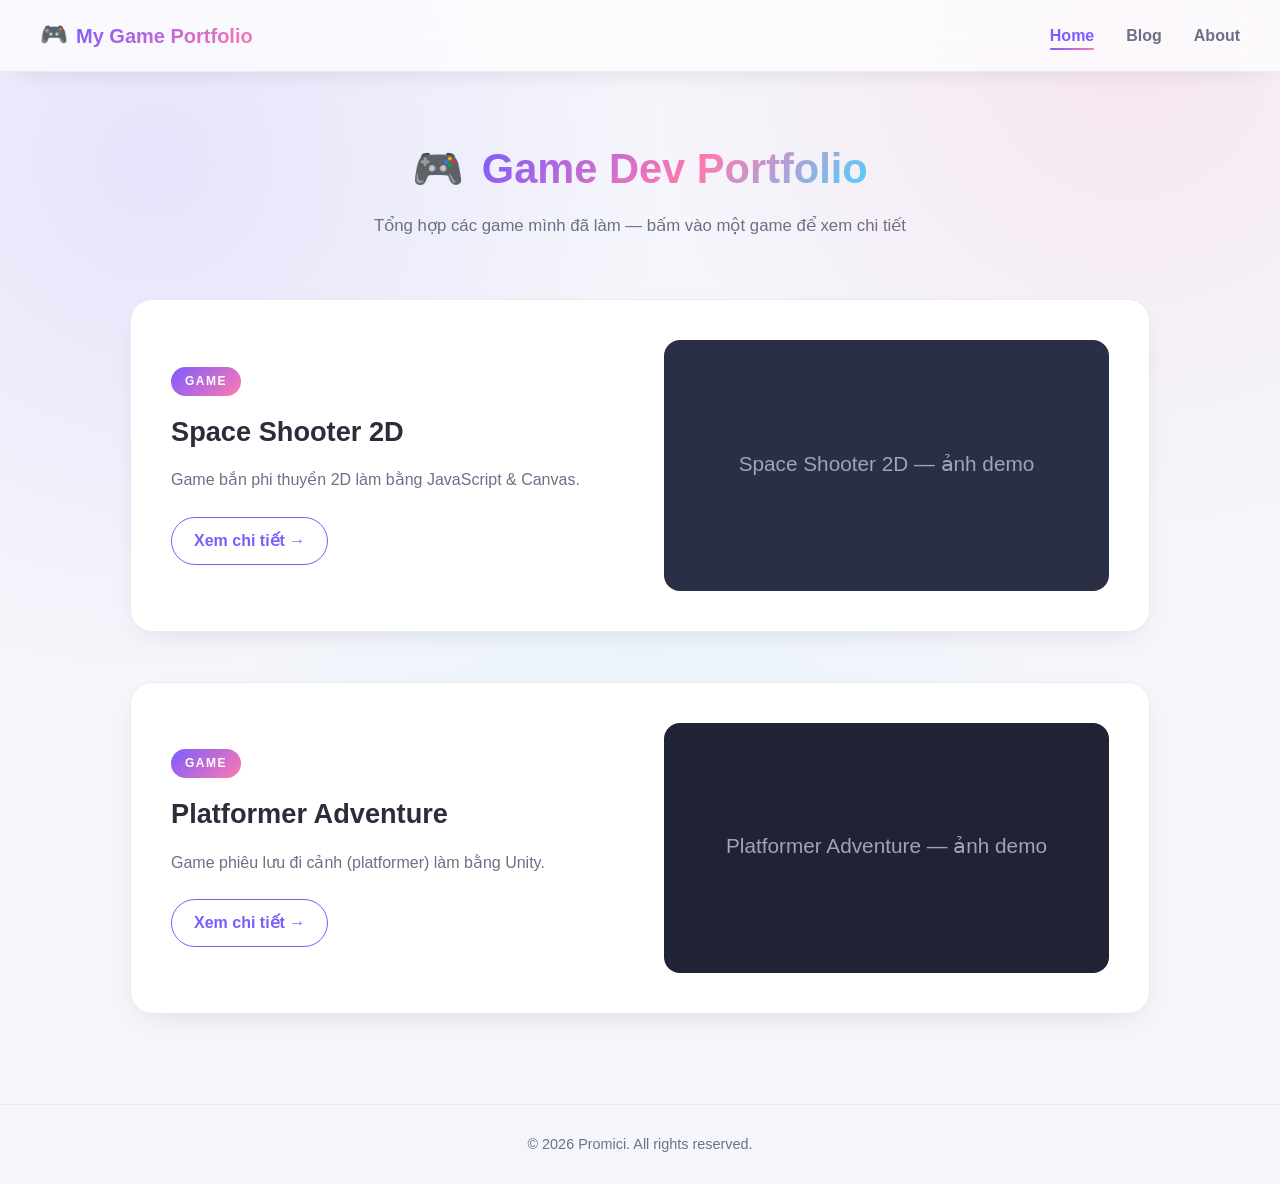
==== index.html @ 6eba51d9 "Initial commit" ====
<!DOCTYPE html>
<html lang="vi">
<head>
  <meta charset="UTF-8" />
  <meta name="viewport" content="width=device-width, initial-scale=1.0" />
  <title>Home — Game Portfolio</title>
  <link rel="stylesheet" href="css/style.css" />
</head>
<body data-page="home">

  <!-- Navbar được js/navbar.js sinh ra tự động vào đây -->
  <div id="navbar-placeholder"></div>

  <header class="hero">
    <h1><span class="hero-icon">🎮</span> <span class="gradient-text">Game Dev Portfolio</span></h1>
    <p>Tổng hợp các game mình đã làm — bấm vào một game để xem chi tiết</p>
  </header>

  <!-- Danh sách game được js/home.js sinh ra tự động từ js/games.js -->
  <main id="game-list" class="game-list"></main>

  <footer class="site-footer">
    <p>&copy; 2026 Promici. All rights reserved.</p>
  </footer>

  <script src="js/games.js"></script>
  <script src="js/navbar.js"></script>
  <script src="js/home.js"></script>
</body>
</html>
---- css/style.css ----
/* ===== Theme variables — đổi màu/độ "lung linh" ở đây ===== */
:root {
  --bg: #f5f6fb;
  --bg-soft: #ffffff;
  --border: #e9eaf3;
  --text: #2b2d3a;
  --text-muted: #6c7086;
  --accent: #7c5cff;
  --accent-2: #ff79b0;
  --accent-3: #4cd2ff;
  --gradient: linear-gradient(135deg, var(--accent), var(--accent-2));
  --shadow-soft: 0 10px 30px -15px rgba(43, 45, 58, 0.18);
  --shadow-hover: 0 24px 60px -18px rgba(124, 92, 255, 0.35);
  --ease: cubic-bezier(0.22, 1, 0.36, 1);
  --navbar-height: 72px;
}

/* ===== Reset & base ===== */
* {
  box-sizing: border-box;
  margin: 0;
  padding: 0;
}

html {
  scroll-behavior: smooth;
}

body {
  font-family: "Segoe UI", Tahoma, Geneva, Verdana, sans-serif;
  color: var(--text);
  line-height: 1.6;
  background:
    radial-gradient(circle at 12% 18%, rgba(124, 92, 255, 0.12), transparent 38%),
    radial-gradient(circle at 88% 6%, rgba(255, 121, 176, 0.12), transparent 36%),
    radial-gradient(circle at 50% 100%, rgba(76, 210, 255, 0.10), transparent 42%),
    var(--bg);
  background-attachment: fixed;
}

a {
  color: inherit;
}

/* Các trang có navbar cần chừa khoảng trống phía trên bằng đúng chiều cao navbar
   (navbar dùng position: fixed nên không còn chiếm chỗ trong luồng layout) */
body[data-page="home"],
body[data-page="blog"],
body[data-page="about"] {
  padding-top: var(--navbar-height);
}

/* ===== Navbar (kính mờ - glassmorphism) ===== */
.navbar {
  display: flex;
  align-items: center;
  justify-content: space-between;
  height: var(--navbar-height);
  padding: 0 40px;
  background: rgba(255, 255, 255, 0.7);
  backdrop-filter: blur(16px);
  -webkit-backdrop-filter: blur(16px);
  border-bottom: 1px solid var(--border);
  box-shadow: 0 8px 30px -20px rgba(43, 45, 58, 0.3);
  position: fixed;
  top: 0;
  left: 0;
  right: 0;
  z-index: 100;
}

.navbar-brand {
  display: inline-flex;
  align-items: center;
  gap: 8px;
  font-weight: 800;
  font-size: 1.25rem;
  text-decoration: none;
}

/* Icon (emoji) phải đứng riêng, KHÔNG được áp background-clip: text,
   nếu không emoji sẽ bị tô theo gradient và render méo/lỗi như chữ thường */
.navbar-brand-icon {
  font-size: 1.4rem;
  line-height: 1;
}

/* Class dùng chung để tô chữ bằng gradient — chỉ áp cho TEXT, không áp cho emoji/icon */
.gradient-text {
  background: var(--gradient);
  -webkit-background-clip: text;
  background-clip: text;
  color: transparent;
}

.navbar-links {
  list-style: none;
  display: flex;
  gap: 32px;
}

.navbar-links a {
  position: relative;
  text-decoration: none;
  color: var(--text-muted);
  font-weight: 600;
  padding-bottom: 6px;
  transition: color 0.3s var(--ease);
}

.navbar-links a::after {
  content: "";
  position: absolute;
  left: 0;
  right: 0;
  bottom: 0;
  height: 2px;
  border-radius: 2px;
  background: var(--gradient);
  transform: scaleX(0);
  transform-origin: right;
  transition: transform 0.4s var(--ease);
}

.navbar-links a:hover,
.navbar-links a.active {
  color: var(--accent);
}

.navbar-links a:hover::after,
.navbar-links a.active::after {
  transform: scaleX(1);
  transform-origin: left;
}

/* ===== Hero (đầu trang Home) ===== */
.hero {
  text-align: center;
  padding: 64px 20px 36px;
}

.hero h1 {
  font-size: clamp(2rem, 4vw, 2.6rem);
  font-weight: 800;
  margin-bottom: 10px;
}

.hero-icon {
  display: inline-block;
  margin-right: 6px;
}

.hero h1 .gradient-text {
  background: linear-gradient(135deg, var(--accent), var(--accent-2) 55%, var(--accent-3));
  -webkit-background-clip: text;
  background-clip: text;
  color: transparent;
}

.hero p {
  color: var(--text-muted);
  font-size: 1.05rem;
}

/* ===== Danh sách game ở trang Home ===== */
.game-list {
  max-width: 1100px;
  margin: 0 auto;
  padding: 24px 40px 90px;
  display: flex;
  flex-direction: column;
  gap: 50px;
}

.game-showcase {
  display: flex;
  align-items: center;
  gap: 48px;
  background: var(--bg-soft);
  border: 1px solid var(--border);
  border-radius: 22px;
  padding: 40px;
  cursor: pointer;
  box-shadow: var(--shadow-soft);
  /* trạng thái ẩn ban đầu, sẽ "hiện dần" khi cuộn tới (xem js/home.js) */
  opacity: 0;
  transform: translateY(36px);
  transition:
    transform 0.6s var(--ease),
    box-shadow 0.5s var(--ease),
    border-color 0.4s var(--ease),
    opacity 0.6s var(--ease);
}

.game-showcase.is-visible {
  opacity: 1;
  transform: translateY(0);
}

.game-showcase.is-visible:hover,
.game-showcase.is-visible:focus-visible {
  transform: translateY(-10px) scale(1.012);
  box-shadow: var(--shadow-hover);
  border-color: transparent;
  outline: none;
}

.game-showcase-info {
  flex: 1 1 0;
}

.game-showcase-image {
  flex: 1 1 0;
  border-radius: 16px;
  overflow: hidden;
}

.game-showcase-image img {
  width: 100%;
  aspect-ratio: 16 / 9;
  object-fit: cover;
  display: block;
  background: var(--border);
  transition: transform 0.7s var(--ease);
}

.game-showcase.is-visible:hover .game-showcase-image img {
  transform: scale(1.06);
}

.game-tag {
  display: inline-block;
  font-weight: 700;
  letter-spacing: 1.5px;
  font-size: 0.75rem;
  text-transform: uppercase;
  color: #ffffff;
  background: var(--gradient);
  padding: 5px 14px;
  border-radius: 999px;
  margin-bottom: 14px;
}

.game-showcase-info h2 {
  font-size: 1.7rem;
  margin-bottom: 14px;
}

.game-showcase-info p {
  color: var(--text-muted);
  margin-bottom: 24px;
}

.btn-detail {
  display: inline-flex;
  align-items: center;
  gap: 6px;
  color: var(--accent);
  font-weight: 600;
  border: 1.5px solid var(--accent);
  padding: 10px 22px;
  border-radius: 999px;
  transition:
    background 0.35s var(--ease),
    color 0.35s var(--ease),
    box-shadow 0.35s var(--ease),
    transform 0.35s var(--ease),
    border-color 0.35s var(--ease);
}

.btn-detail:hover,
.game-showcase.is-visible:hover .btn-detail {
  background: var(--gradient);
  color: #ffffff;
  border-color: transparent;
  box-shadow: 0 12px 28px -10px rgba(124, 92, 255, 0.55);
  transform: translateX(4px);
}

@media (max-width: 760px) {
  .game-showcase {
    flex-direction: column;
    padding: 28px;
  }
}

/* ===== Trang nội dung đơn giản (Blog / About) ===== */
.page-content {
  max-width: 800px;
  margin: 0 auto;
  padding: 70px 40px;
}

.page-content h1 {
  display: inline-block;
  font-size: 2rem;
  margin-bottom: 22px;
  background: var(--gradient);
  -webkit-background-clip: text;
  background-clip: text;
  color: transparent;
}

.page-content p {
  color: var(--text-muted);
  margin-bottom: 16px;
}

/* "Sắp ra mắt" — dùng cho trang Blog / About khi chưa có nội dung thật */
.coming-soon {
  text-align: center;
  display: flex;
  flex-direction: column;
  align-items: center;
  padding: 120px 40px;
}

.coming-soon-badge {
  display: inline-block;
  font-size: 0.75rem;
  font-weight: 700;
  letter-spacing: 1.5px;
  text-transform: uppercase;
  color: #ffffff;
  background: var(--gradient);
  padding: 6px 16px;
  border-radius: 999px;
  margin-bottom: 18px;
}

.coming-soon h1 {
  margin-bottom: 14px;
}

.coming-soon p {
  max-width: 420px;
  margin-bottom: 30px;
}

/* ===== Trang chi tiết game (KHÔNG có navbar) ===== */
.game-detail {
  max-width: 1120px;
  margin: 0 auto;
  padding: 44px 40px 90px;
}

/* --- Khối đầu trang: nút quay lại + nhãn + tiêu đề, mỗi thứ một dòng riêng --- */
.detail-header {
  margin-bottom: 40px;
}

.back-link {
  display: inline-flex;
  align-items: center;
  gap: 6px;
  color: var(--text-muted);
  text-decoration: none;
  font-weight: 600;
  font-size: 0.92rem;
  background: var(--bg-soft);
  border: 1px solid var(--border);
  padding: 8px 16px;
  border-radius: 999px;
  box-shadow: var(--shadow-soft);
  transition: color 0.3s var(--ease), transform 0.3s var(--ease), border-color 0.3s var(--ease);
}

.back-link:hover {
  color: var(--accent);
  border-color: var(--accent);
  transform: translateX(-4px);
}

.detail-header .game-tag {
  display: block;
  width: fit-content;
  margin: 22px 0 12px;
}

.detail-header h1 {
  font-size: clamp(1.8rem, 4vw, 2.6rem);
  background: var(--gradient);
  -webkit-background-clip: text;
  background-clip: text;
  color: transparent;
}

/* --- Bố cục 2 cột: nội dung chính bên trái, sidebar (link tham khảo) bên phải --- */
.detail-layout {
  display: grid;
  grid-template-columns: minmax(0, 1fr) 300px;
  gap: 44px;
  align-items: start;
}

.detail-main {
  min-width: 0;
}

/* Khung video mở đầu, tỉ lệ 16:9 responsive */
.detail-video-wrapper {
  position: relative;
  width: 100%;
  padding-top: 56.25%;
  border-radius: 18px;
  overflow: hidden;
  background: #14141c;
  margin-bottom: 36px;
  box-shadow: var(--shadow-soft);
}

.detail-video-wrapper iframe,
.detail-video-wrapper video {
  position: absolute;
  inset: 0;
  width: 100%;
  height: 100%;
  border: none;
}

.detail-section-title {
  font-size: 1.3rem;
  font-weight: 700;
  margin-bottom: 18px;
}

.detail-content p {
  color: var(--text-muted);
  margin-bottom: 22px;
  white-space: pre-line;
  font-size: 1.02rem;
}

.detail-image {
  margin: 30px 0;
}

.detail-image img {
  width: 100%;
  border-radius: 16px;
  display: block;
  box-shadow: var(--shadow-soft);
}

.detail-image figcaption {
  text-align: center;
  color: var(--text-muted);
  font-size: 0.9rem;
  margin-top: 10px;
}

/* --- Sidebar: thẻ "Link tham khảo" dính theo khi cuộn --- */
.detail-sidebar {
  position: sticky;
  top: 28px;
}

.sidebar-card {
  background: var(--bg-soft);
  border: 1px solid var(--border);
  border-radius: 18px;
  padding: 26px;
  box-shadow: var(--shadow-soft);
}

.sidebar-card h3 {
  font-size: 1rem;
  margin-bottom: 16px;
}

.detail-links {
  list-style: none;
  display: flex;
  flex-direction: column;
  gap: 12px;
}

.detail-links a {
  display: flex;
  align-items: center;
  justify-content: space-between;
  gap: 8px;
  color: var(--accent);
  text-decoration: none;
  font-weight: 600;
  font-size: 0.95rem;
  padding: 10px 14px;
  border-radius: 10px;
  background: rgba(124, 92, 255, 0.07);
  transition: background 0.3s var(--ease), color 0.3s var(--ease), transform 0.3s var(--ease);
}

.detail-links a:hover {
  background: var(--gradient);
  color: #ffffff;
  transform: translateX(4px);
}

.detail-links .link-arrow {
  font-size: 0.85rem;
}

@media (max-width: 880px) {
  .detail-layout {
    grid-template-columns: 1fr;
  }

  .detail-sidebar {
    position: static;
  }
}

/* ===== Footer ===== */
.site-footer {
  text-align: center;
  padding: 28px;
  color: var(--text-muted);
  font-size: 0.9rem;
  border-top: 1px solid var(--border);
}
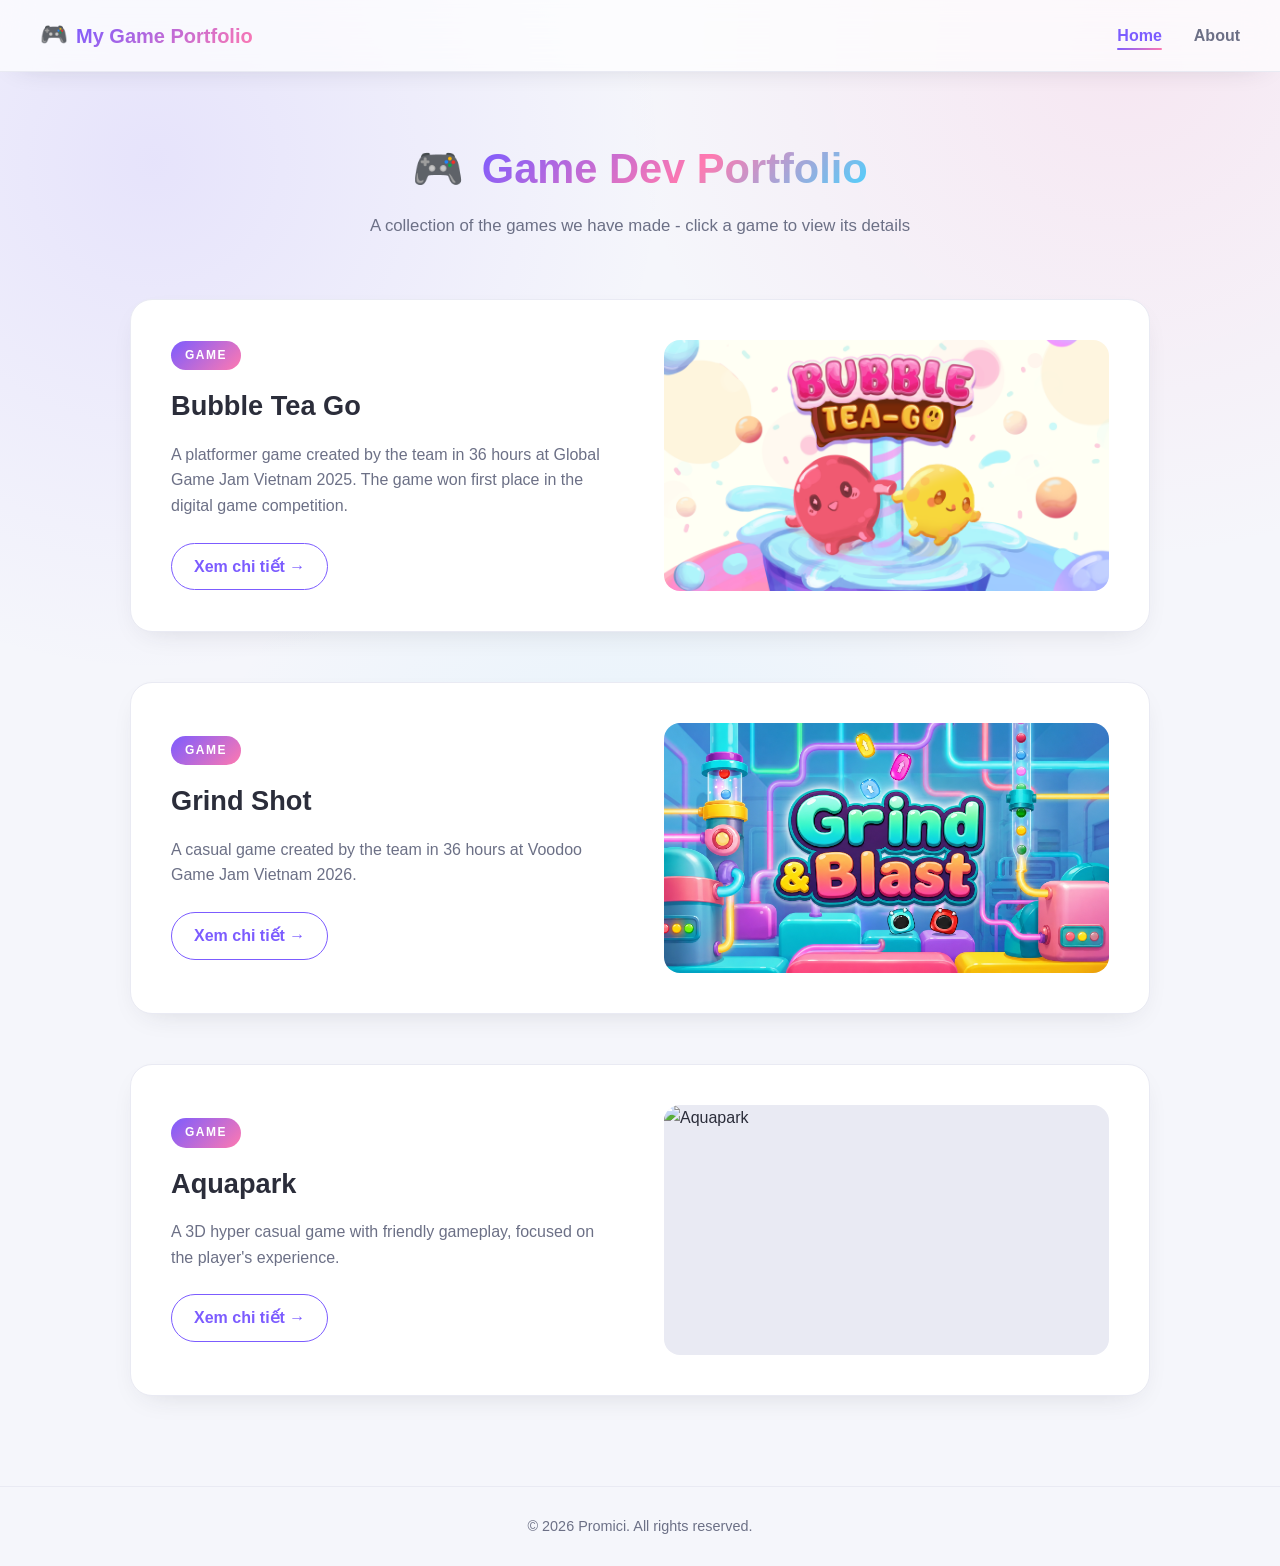
==== commit 4aec4951: "update text" ====
--- a/index.html
+++ b/index.html
@@ -13,7 +13,7 @@
 
   <header class="hero">
     <h1><span class="hero-icon">🎮</span> <span class="gradient-text">Game Dev Portfolio</span></h1>
-    <p>Tổng hợp các game mình đã làm — bấm vào một game để xem chi tiết</p>
+    <p>A collection of the games we have made - click a game to view its details</p>
   </header>
 
   <!-- Danh sách game được js/home.js sinh ra tự động từ js/games.js -->
--- a/css/style.css
+++ b/css/style.css
@@ -337,6 +337,162 @@
   margin-bottom: 30px;
 }
 
+/* ===== Trang About ===== */
+body[data-page="about"] .page-content {
+  max-width: 1100px;
+}
+
+.about-header {
+  text-align: center;
+  margin-bottom: 40px;
+}
+
+.about-section {
+  margin-bottom: 50px;
+}
+
+.about-section:last-child {
+  margin-bottom: 0;
+}
+
+.about-section > p {
+  font-size: 1.15rem;
+}
+
+.about-section strong {
+  color: var(--text);
+}
+
+.about-section-title {
+  font-size: 1.6rem;
+  font-weight: 700;
+  margin: 0 0 24px;
+  color: var(--text);
+}
+
+.about-links {
+  display: flex;
+  gap: 16px;
+  flex-wrap: wrap;
+}
+
+/* --- Phần Liên hệ (Contact) --- */
+.contact-section {
+  border-top: 1px solid var(--border);
+  padding-top: 40px;
+  margin-top: 60px;
+  display: flex;
+  flex-direction: column;
+  align-items: center;
+  text-align: center;
+}
+
+.contact-section .about-links {
+  margin-top: 12px;
+  justify-content: center;
+}
+
+/* --- Danh sách thành tựu (Achievements) --- */
+.achievements-list {
+  display: flex;
+  flex-direction: column;
+  gap: 24px;
+}
+
+.achievement-card {
+  display: flex;
+  align-items: center;
+  gap: 36px;
+  background: var(--bg-soft);
+  border: 1px solid var(--border);
+  border-radius: 20px;
+  padding: 32px;
+  box-shadow: var(--shadow-soft);
+}
+
+.achievement-image {
+  flex: 0 0 440px;
+  border-radius: 14px;
+  overflow: hidden;
+  position: relative;
+}
+
+.carousel-track {
+  display: flex;
+  height: 100%;
+  transition: transform 0.6s var(--ease);
+}
+
+.carousel-track img,
+.achievement-image img {
+  flex: 0 0 100%;
+  width: 100%;
+  aspect-ratio: 16 / 9;
+  object-fit: cover;
+  display: block;
+  background: var(--border);
+}
+
+/* --- Nút điều hướng Carousel --- */
+.carousel-button {
+  position: absolute;
+  top: 50%;
+  transform: translateY(-50%);
+  background: rgba(43, 45, 58, 0.4);
+  color: #ffffff;
+  border: none;
+  border-radius: 50%;
+  width: 36px;
+  height: 36px;
+  display: flex;
+  align-items: center;
+  justify-content: center;
+  cursor: pointer;
+  opacity: 0.6;
+  transition: opacity 0.3s var(--ease), background 0.3s var(--ease), transform 0.2s var(--ease);
+  z-index: 10;
+}
+
+.achievement-image:hover .carousel-button {
+  opacity: 1;
+}
+
+.carousel-button:hover {
+  background: var(--accent);
+  transform: translateY(-50%) scale(1.1);
+}
+
+.carousel-button.prev { left: 10px; }
+.carousel-button.next { right: 10px; }
+
+.achievement-info {
+  flex: 1;
+}
+
+.achievement-info h3 {
+  font-size: 1.8rem;
+  margin-bottom: 16px;
+  color: var(--text);
+}
+
+.achievement-info p {
+  font-size: 1.15rem;
+  color: var(--text-muted);
+  margin-bottom: 0;
+}
+
+@media (max-width: 600px) {
+  .achievement-card {
+    flex-direction: column;
+    align-items: flex-start;
+    padding: 24px;
+  }
+  .achievement-image {
+    flex: auto;
+    width: 100%;
+  }
+}
+
 /* ===== Trang chi tiết game (KHÔNG có navbar) ===== */
 .game-detail {
   max-width: 1120px;
@@ -433,12 +589,16 @@
 
 .detail-image {
   margin: 30px 0;
+  text-align: center;
 }
 
 .detail-image img {
-  width: 100%;
+  max-width: 100%;
+  max-height: 75vh;
+  width: auto;
+  height: auto;
   border-radius: 16px;
-  display: block;
+  display: inline-block;
   box-shadow: var(--shadow-soft);
 }
 
